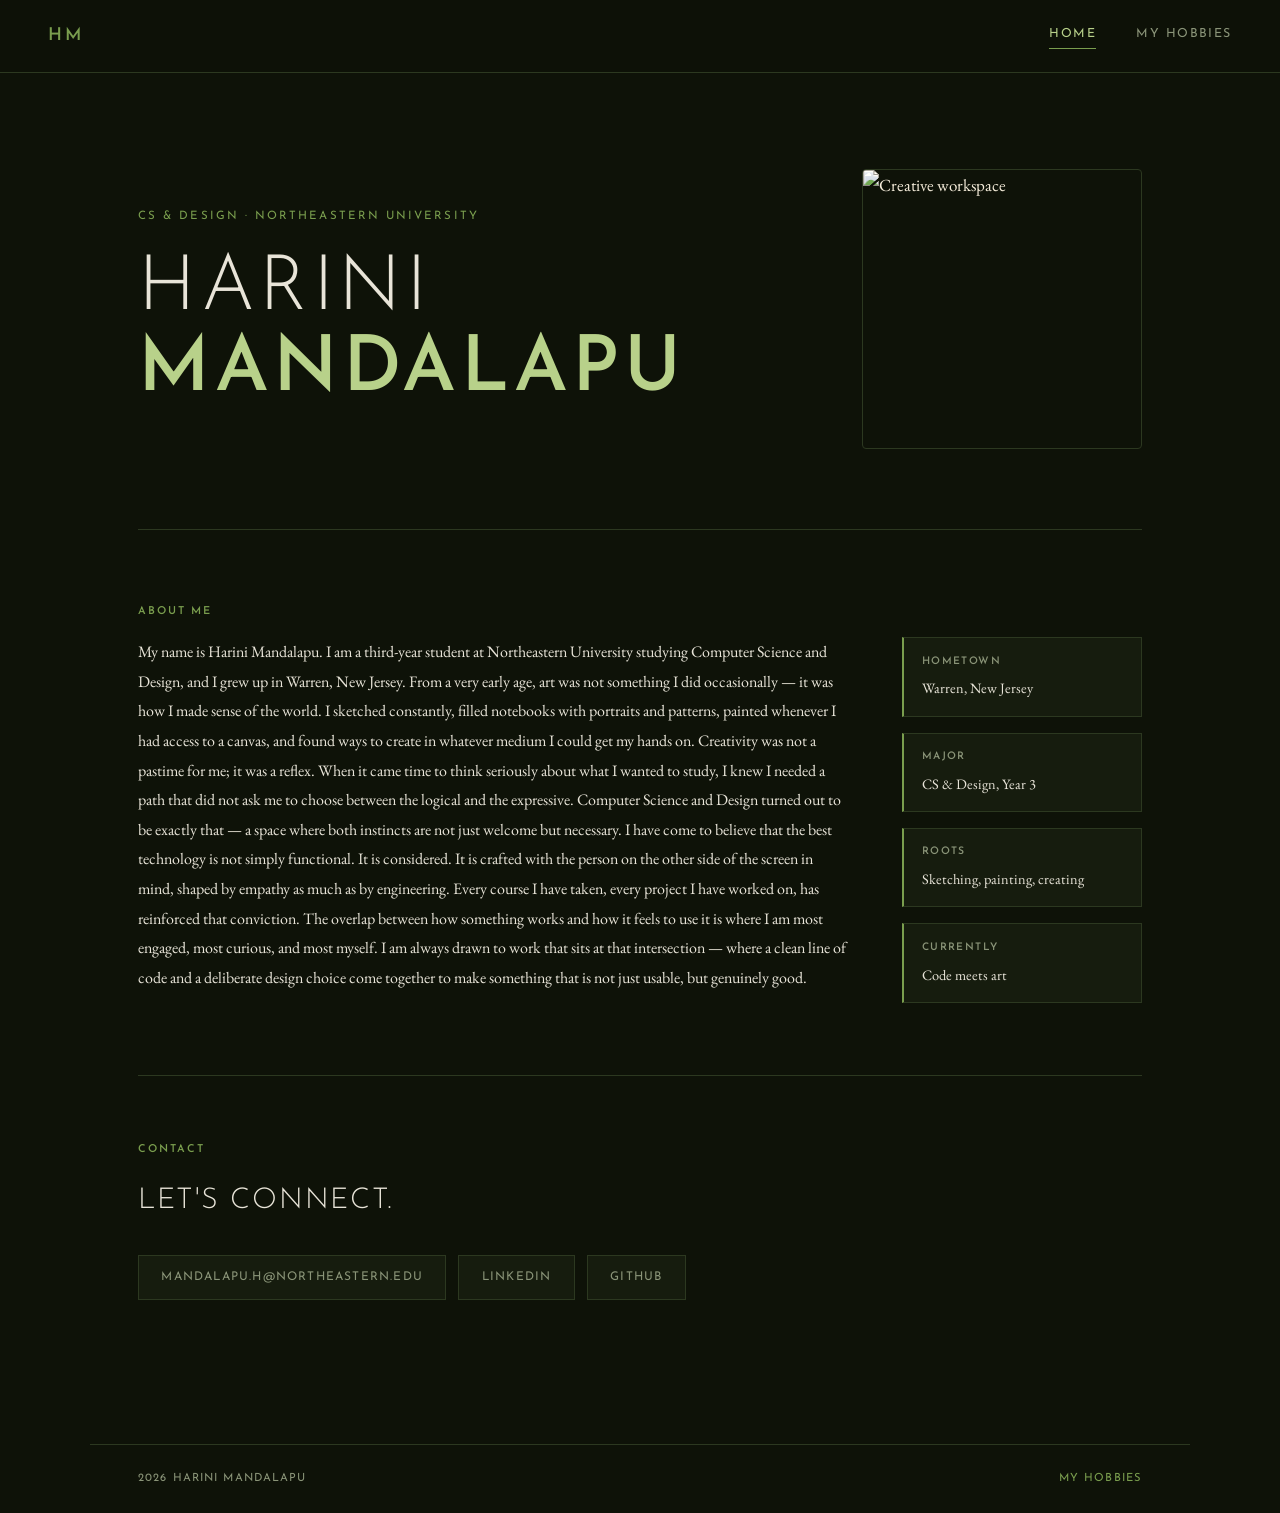
==== index.html @ b265f2a3 "Add files via upload" ====
<!DOCTYPE html>
<html lang="en">
<head>
  <meta charset="UTF-8">
  <meta name="viewport" content="width=device-width, initial-scale=1.0">
  <title>Harini Mandalapu</title>
  <link rel="preconnect" href="https://fonts.googleapis.com">
  <link href="https://fonts.googleapis.com/css2?family=Josefin+Sans:wght@300;400;600&family=EB+Garamond:ital,wght@0,400;0,500;1,400&display=swap" rel="stylesheet">
  <link rel="stylesheet" href="style.css">
</head>
<body>

  <nav class="nav">
    <span class="nav-logo">HM</span>
    <div class="nav-links">
      <a href="index.html" class="nav-link active">Home</a>
      <a href="hobbies.html" class="nav-link">My Hobbies</a>
    </div>
  </nav>

  <header class="hero">
    <div class="hero-content">
      <p class="hero-tag">CS &amp; Design · Northeastern University</p>
      <h1 class="hero-title">Harini<br><em>Mandalapu</em></h1>
    </div>
    <div class="hero-img-wrap">
      <img src="https://images.unsplash.com/photo-1513364776144-60967b0f800f?w=500&q=80" alt="Creative workspace" class="hero-img">
    </div>
  </header>

  <main class="main">

    <section class="about" id="about">
      <div class="section-eyebrow">About Me</div>
      <div class="about-grid">
        <div class="about-text">
          <p>My name is Harini Mandalapu. I am a third-year student at Northeastern University studying Computer Science and Design, and I grew up in Warren, New Jersey. From a very early age, art was not something I did occasionally — it was how I made sense of the world. I sketched constantly, filled notebooks with portraits and patterns, painted whenever I had access to a canvas, and found ways to create in whatever medium I could get my hands on. Creativity was not a pastime for me; it was a reflex. When it came time to think seriously about what I wanted to study, I knew I needed a path that did not ask me to choose between the logical and the expressive. Computer Science and Design turned out to be exactly that — a space where both instincts are not just welcome but necessary. I have come to believe that the best technology is not simply functional. It is considered. It is crafted with the person on the other side of the screen in mind, shaped by empathy as much as by engineering. Every course I have taken, every project I have worked on, has reinforced that conviction. The overlap between how something works and how it feels to use it is where I am most engaged, most curious, and most myself. I am always drawn to work that sits at that intersection — where a clean line of code and a deliberate design choice come together to make something that is not just usable, but genuinely good.</p>
        </div>
        <aside class="about-aside">
          <div class="info-card">
            <div class="info-label">Hometown</div>
            <div class="info-value">Warren, New Jersey</div>
          </div>
          <div class="info-card">
            <div class="info-label">Major</div>
            <div class="info-value">CS &amp; Design, Year 3</div>
          </div>
          <div class="info-card">
            <div class="info-label">Roots</div>
            <div class="info-value">Sketching, painting, creating</div>
          </div>
          <div class="info-card">
            <div class="info-label">Currently</div>
            <div class="info-value">Code meets art</div>
          </div>
        </aside>
      </div>
    </section>

    <section class="contact" id="contact">
      <div class="section-eyebrow">Contact</div>
      <h2 class="contact-title">Let's connect.</h2>
      <div class="contact-row">
        <a href="mailto:mandalapu.h@northeastern.edu" class="contact-pill">mandalapu.h@northeastern.edu</a>
        <a href="https://linkedin.com" target="_blank" class="contact-pill">LinkedIn</a>
        <a href="https://github.com" target="_blank" class="contact-pill">GitHub</a>
      </div>
    </section>

  </main>

  <footer class="footer">
    <span>2026 Harini Mandalapu</span>
    <a href="hobbies.html">My Hobbies</a>
  </footer>

</body>
</html>
---- style.css ----
/* =============================================
   CSS CUSTOMIZATIONS (for grader):
   1. Custom fonts — Josefin Sans (Futura-style geometric) + EB Garamond (elegant serif body)
   2. Color scheme — dark background with nature greens and earthy browns
   3. Custom margins, padding, layout — CSS Grid, custom spacing, max-width centering
   ============================================= */

:root {
  --bg:          #0e1208;
  --surface:     #161c0e;
  --surface-2:   #1e2614;
  --border:      #2c3820;
  --text:        #e8e4d8;
  --text-muted:  #8a9478;
  --accent:      #7a9e4e;
  --accent-dark: #4f6b2a;
  --accent-warm: #a0784a;
  --accent-light:#b8d18a;

  --font-display: 'Josefin Sans', 'Futura', 'Century Gothic', sans-serif;
  --font-body:    'EB Garamond', Georgia, serif;
}

*, *::before, *::after { box-sizing: border-box; margin: 0; padding: 0; }
html { scroll-behavior: smooth; }

body {
  font-family: var(--font-body);
  background-color: var(--bg);
  color: var(--text);
  font-size: 17px;
  line-height: 1.8;
  font-weight: 400;
  overflow-x: hidden;
}

img { display: block; max-width: 100%; }
a   { color: inherit; }

/* --- Navigation --- */
.nav {
  display: flex;
  justify-content: space-between;
  align-items: center;
  padding: 1.25rem 3rem;
  border-bottom: 1px solid var(--border);
  background: rgba(14, 18, 8, 0.92);
  backdrop-filter: blur(10px);
  position: sticky;
  top: 0;
  z-index: 100;
}

.nav-logo {
  font-family: var(--font-display);
  font-size: 1.1rem;
  font-weight: 600;
  letter-spacing: 0.18em;
  color: var(--accent);
  text-transform: uppercase;
}

.nav-links { display: flex; gap: 2.5rem; }

.nav-link {
  font-family: var(--font-display);
  font-size: 0.78rem;
  font-weight: 400;
  text-decoration: none;
  color: var(--text-muted);
  letter-spacing: 0.12em;
  text-transform: uppercase;
  padding-bottom: 3px;
  border-bottom: 1px solid transparent;
  transition: color 0.2s, border-color 0.2s;
}
.nav-link:hover,
.nav-link.active {
  color: var(--accent-light);
  border-bottom-color: var(--accent);
}

/* --- Hero (homepage) --- */
.hero {
  display: flex;
  align-items: center;
  justify-content: space-between;
  gap: 3rem;
  padding: 6rem 3rem 5rem;
  max-width: 1100px;
  margin: 0 auto;
}

.hero-tag {
  font-family: var(--font-display);
  font-size: 0.72rem;
  font-weight: 400;
  letter-spacing: 0.18em;
  text-transform: uppercase;
  color: var(--accent);
  margin-bottom: 1.5rem;
}

.hero-title {
  font-family: var(--font-display);
  font-size: clamp(2.8rem, 6vw, 4.8rem);
  font-weight: 300;
  letter-spacing: 0.06em;
  line-height: 1.05;
  color: var(--text);
  text-transform: uppercase;
}
.hero-title em {
  font-style: normal;
  font-weight: 600;
  color: var(--accent-light);
}

.hero-img-wrap {
  flex-shrink: 0;
  width: 280px;
  height: 280px;
  border: 1px solid var(--border);
  border-radius: 4px;
  overflow: hidden;
}
.hero-img {
  width: 100%;
  height: 100%;
  object-fit: cover;
  filter: sepia(20%) saturate(0.85);
}

/* --- Main wrapper --- */
.main {
  max-width: 1100px;
  margin: 0 auto;
  padding: 0 3rem 5rem;
}

/* --- Section eyebrow --- */
.section-eyebrow {
  font-family: var(--font-display);
  font-size: 0.68rem;
  font-weight: 600;
  letter-spacing: 0.18em;
  text-transform: uppercase;
  color: var(--accent);
  margin-bottom: 1rem;
}

/* --- About section --- */
.about {
  padding: 4.5rem 0;
  border-top: 1px solid var(--border);
}

.about-grid {
  display: grid;
  grid-template-columns: 1fr 240px;
  gap: 3.5rem;
  align-items: start;
}

.about-text p {
  font-size: 1rem;
  color: var(--text);
  line-height: 1.85;
}

/* --- Info cards --- */
.about-aside { display: flex; flex-direction: column; gap: 1rem; }

.info-card {
  background: var(--surface);
  border: 1px solid var(--border);
  border-left: 2px solid var(--accent);
  padding: 0.9rem 1.1rem;
}

.info-label {
  font-family: var(--font-display);
  font-size: 0.65rem;
  font-weight: 600;
  letter-spacing: 0.14em;
  text-transform: uppercase;
  color: var(--text-muted);
  margin-bottom: 0.25rem;
}
.info-value {
  font-size: 0.9rem;
  color: var(--text);
}

/* --- Page hero (hobbies) --- */
.page-hero {
  padding: 5rem 3rem 3rem;
  max-width: 1100px;
  margin: 0 auto;
}
.page-title {
  font-family: var(--font-display);
  font-size: clamp(2.2rem, 5vw, 3.8rem);
  font-weight: 300;
  letter-spacing: 0.06em;
  text-transform: uppercase;
  line-height: 1.1;
  color: var(--text);
  margin-bottom: 1rem;
}
.page-title em {
  font-style: normal;
  font-weight: 600;
  color: var(--accent-light);
}
.page-subtitle {
  font-size: 0.95rem;
  color: var(--text-muted);
  font-style: italic;
}

/* --- Section h2 (smaller than hero/page h1) --- */
.section-h2 {
  font-family: var(--font-display);
  font-size: 1.4rem;
  font-weight: 400;
  letter-spacing: 0.06em;
  text-transform: uppercase;
  color: var(--text);
  margin-bottom: 1.25rem;
}

/* --- Hobby intro --- */
.hobby-intro {
  display: grid;
  grid-template-columns: 340px 1fr;
  gap: 3rem;
  align-items: start;
  padding: 4rem 0;
  border-top: 1px solid var(--border);
}

.hobby-img-wrap {
  border: 1px solid var(--border);
}
.hobby-img {
  width: 100%;
  height: 380px;
  object-fit: cover;
  filter: sepia(15%) saturate(0.8);
  display: block;
}

.hobby-text p {
  font-size: 1rem;
  color: var(--text);
  line-height: 1.85;
}

/* --- Inspirations --- */
.inspirations {
  padding: 4rem 0;
  border-top: 1px solid var(--border);
}

.inspo-grid {
  display: grid;
  grid-template-columns: repeat(3, 1fr);
  gap: 1.5rem;
}

.inspo-card {
  background: var(--surface);
  border: 1px solid var(--border);
  border-top: 2px solid var(--accent-warm);
  padding: 1.5rem;
}

.inspo-title {
  font-family: var(--font-display);
  font-size: 0.85rem;
  font-weight: 600;
  letter-spacing: 0.1em;
  text-transform: uppercase;
  color: var(--accent-light);
  margin-bottom: 0.75rem;
}

.inspo-desc {
  font-size: 0.92rem;
  color: var(--text-muted);
  line-height: 1.7;
}

/* --- Dream section --- */
.dream-section {
  padding: 4rem 0;
  border-top: 1px solid var(--border);
}

.dream-text {
  font-size: 1rem;
  color: var(--text);
  line-height: 1.85;
  max-width: 700px;
  margin-bottom: 2rem;
}

.dream-tags {
  display: flex;
  flex-wrap: wrap;
  gap: 0.6rem;
}

.tag {
  font-family: var(--font-display);
  font-size: 0.7rem;
  font-weight: 400;
  letter-spacing: 0.1em;
  text-transform: uppercase;
  color: var(--accent-light);
  border: 1px solid var(--accent-dark);
  background: var(--surface-2);
  padding: 0.35rem 0.9rem;
}

/* --- Tools section --- */
.tools-section {
  padding: 4rem 0;
  border-top: 1px solid var(--border);
}

.tools-list {
  list-style: none;
  display: flex;
  flex-direction: column;
  gap: 0.6rem;
  max-width: 680px;
}

.tools-list li {
  background: var(--surface);
  border: 1px solid var(--border);
  border-left: 2px solid var(--accent-warm);
  padding: 0.85rem 1.25rem;
  font-size: 0.93rem;
  color: var(--text-muted);
  line-height: 1.6;
}

.tools-list li strong {
  font-family: var(--font-display);
  font-weight: 600;
  letter-spacing: 0.04em;
  color: var(--text);
  font-size: 0.82rem;
  text-transform: uppercase;
}

/* --- Contact --- */
.contact {
  padding: 4rem 0;
  border-top: 1px solid var(--border);
}

.contact-title {
  font-family: var(--font-display);
  font-size: 1.8rem;
  font-weight: 300;
  letter-spacing: 0.06em;
  text-transform: uppercase;
  color: var(--text);
  margin-bottom: 1.75rem;
}

.contact-row {
  display: flex;
  flex-wrap: wrap;
  gap: 0.75rem;
}

.contact-pill {
  font-family: var(--font-display);
  display: inline-flex;
  text-decoration: none;
  font-size: 0.75rem;
  font-weight: 400;
  letter-spacing: 0.1em;
  text-transform: uppercase;
  color: var(--text-muted);
  background: var(--surface);
  border: 1px solid var(--border);
  padding: 0.65rem 1.4rem;
  transition: border-color 0.2s, color 0.2s;
}
.contact-pill:hover {
  border-color: var(--accent);
  color: var(--accent-light);
}

/* --- Footer --- */
.footer {
  max-width: 1100px;
  margin: 0 auto;
  padding: 1.5rem 3rem;
  border-top: 1px solid var(--border);
  display: flex;
  justify-content: space-between;
  align-items: center;
  font-family: var(--font-display);
  font-size: 0.7rem;
  letter-spacing: 0.1em;
  text-transform: uppercase;
  color: var(--text-muted);
}
.footer a {
  text-decoration: none;
  color: var(--accent);
  transition: color 0.2s;
}
.footer a:hover { color: var(--accent-light); }

/* --- Responsive --- */
@media (max-width: 800px) {
  .nav               { padding: 1rem 1.5rem; }
  .hero              { flex-direction: column; padding: 3rem 1.5rem 2rem; }
  .hero-img-wrap     { display: none; }
  .main              { padding: 0 1.5rem 3rem; }
  .about-grid        { grid-template-columns: 1fr; }
  .hobby-intro       { grid-template-columns: 1fr; }
  .inspo-grid        { grid-template-columns: 1fr; }
  .page-hero         { padding: 3rem 1.5rem 2rem; }
  .footer            { padding: 1.5rem; flex-direction: column; gap: 0.5rem; text-align: center; }
}
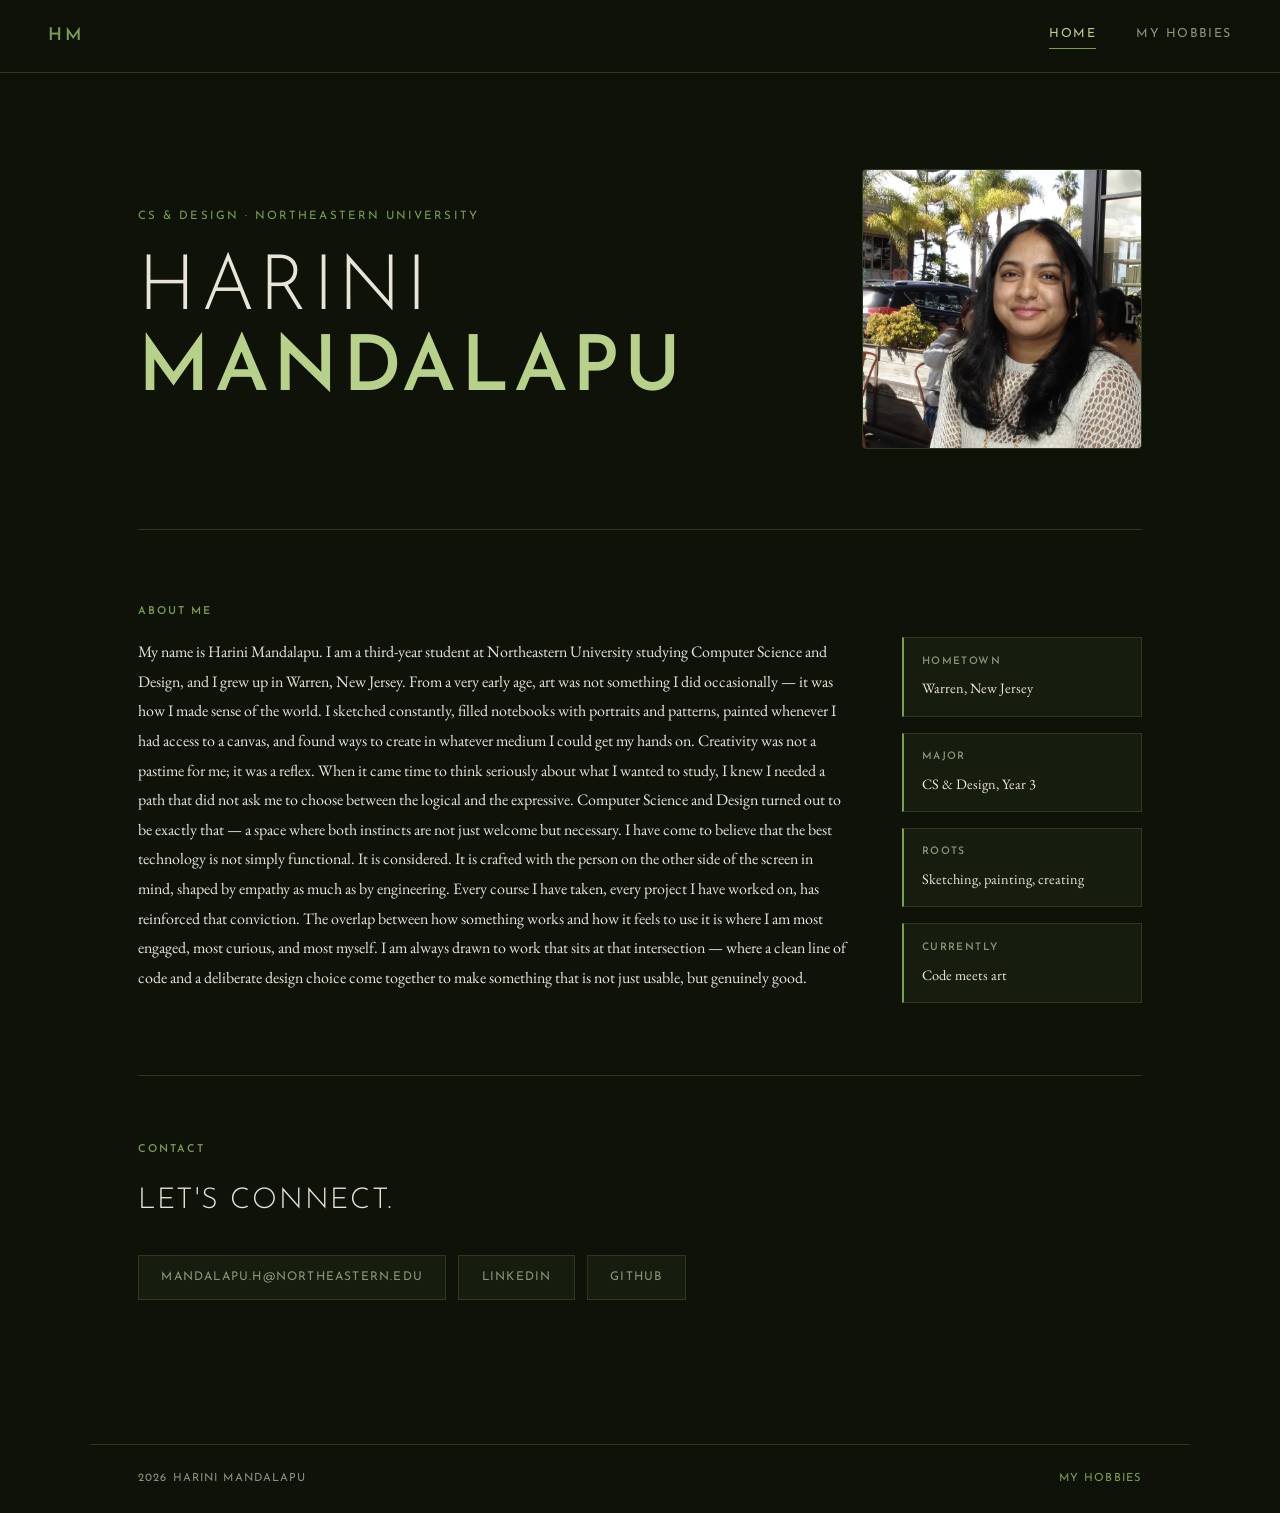
==== commit ea35fbea: "Update index.html" ====
--- a/index.html
+++ b/index.html
@@ -24,7 +24,7 @@
       <h1 class="hero-title">Harini<br><em>Mandalapu</em></h1>
     </div>
     <div class="hero-img-wrap">
-      <img src="https://images.unsplash.com/photo-1513364776144-60967b0f800f?w=500&q=80" alt="Creative workspace" class="hero-img">
+      <img src="pfp.png"
     </div>
   </header>
 
@@ -62,7 +62,7 @@
       <h2 class="contact-title">Let's connect.</h2>
       <div class="contact-row">
         <a href="mailto:mandalapu.h@northeastern.edu" class="contact-pill">mandalapu.h@northeastern.edu</a>
-        <a href="https://linkedin.com" target="_blank" class="contact-pill">LinkedIn</a>
+        <a href="https://www.linkedin.com/in/harini-mandalapu/" target="_blank" class="contact-pill">LinkedIn</a>
         <a href="https://github.com" target="_blank" class="contact-pill">GitHub</a>
       </div>
     </section>
--- a/style.css
+++ b/style.css
@@ -1,9 +1,9 @@
-/* =============================================
-   CSS CUSTOMIZATIONS (for grader):
-   1. Custom fonts — Josefin Sans (Futura-style geometric) + EB Garamond (elegant serif body)
-   2. Color scheme — dark background with nature greens and earthy browns
-   3. Custom margins, padding, layout — CSS Grid, custom spacing, max-width centering
-   ============================================= */
+/*
+My Customizations
+Custom fonts: Josefin Sans + EB Garamond
+Color scheme: dark background with nature greens and earthy browns
+Custom margins, padding, layout: CSS Grid, custom spacing, max-width centering
+*/
 
 :root {
   --bg:          #0e1208;
@@ -37,7 +37,7 @@
 img { display: block; max-width: 100%; }
 a   { color: inherit; }
 
-/* --- Navigation --- */
+/* Nav */
 .nav {
   display: flex;
   justify-content: space-between;
@@ -80,7 +80,7 @@
   border-bottom-color: var(--accent);
 }
 
-/* --- Hero (homepage) --- */
+/* Homepage */
 .hero {
   display: flex;
   align-items: center;
@@ -131,14 +131,12 @@
   filter: sepia(20%) saturate(0.85);
 }
 
-/* --- Main wrapper --- */
 .main {
   max-width: 1100px;
   margin: 0 auto;
   padding: 0 3rem 5rem;
 }
 
-/* --- Section eyebrow --- */
 .section-eyebrow {
   font-family: var(--font-display);
   font-size: 0.68rem;
@@ -149,7 +147,7 @@
   margin-bottom: 1rem;
 }
 
-/* --- About section --- */
+/* About */
 .about {
   padding: 4.5rem 0;
   border-top: 1px solid var(--border);
@@ -168,7 +166,7 @@
   line-height: 1.85;
 }
 
-/* --- Info cards --- */
+/* Info */
 .about-aside { display: flex; flex-direction: column; gap: 1rem; }
 
 .info-card {
@@ -192,7 +190,7 @@
   color: var(--text);
 }
 
-/* --- Page hero (hobbies) --- */
+/* Hobby */
 .page-hero {
   padding: 5rem 3rem 3rem;
   max-width: 1100px;
@@ -219,7 +217,6 @@
   font-style: italic;
 }
 
-/* --- Section h2 (smaller than hero/page h1) --- */
 .section-h2 {
   font-family: var(--font-display);
   font-size: 1.4rem;
@@ -230,7 +227,6 @@
   margin-bottom: 1.25rem;
 }
 
-/* --- Hobby intro --- */
 .hobby-intro {
   display: grid;
   grid-template-columns: 340px 1fr;
@@ -257,7 +253,6 @@
   line-height: 1.85;
 }
 
-/* --- Inspirations --- */
 .inspirations {
   padding: 4rem 0;
   border-top: 1px solid var(--border);
@@ -292,7 +287,6 @@
   line-height: 1.7;
 }
 
-/* --- Dream section --- */
 .dream-section {
   padding: 4rem 0;
   border-top: 1px solid var(--border);
@@ -324,7 +318,6 @@
   padding: 0.35rem 0.9rem;
 }
 
-/* --- Tools section --- */
 .tools-section {
   padding: 4rem 0;
   border-top: 1px solid var(--border);
@@ -357,7 +350,6 @@
   text-transform: uppercase;
 }
 
-/* --- Contact --- */
 .contact {
   padding: 4rem 0;
   border-top: 1px solid var(--border);
@@ -398,7 +390,7 @@
   color: var(--accent-light);
 }
 
-/* --- Footer --- */
+/* Footer */
 .footer {
   max-width: 1100px;
   margin: 0 auto;
@@ -420,7 +412,6 @@
 }
 .footer a:hover { color: var(--accent-light); }
 
-/* --- Responsive --- */
 @media (max-width: 800px) {
   .nav               { padding: 1rem 1.5rem; }
   .hero              { flex-direction: column; padding: 3rem 1.5rem 2rem; }
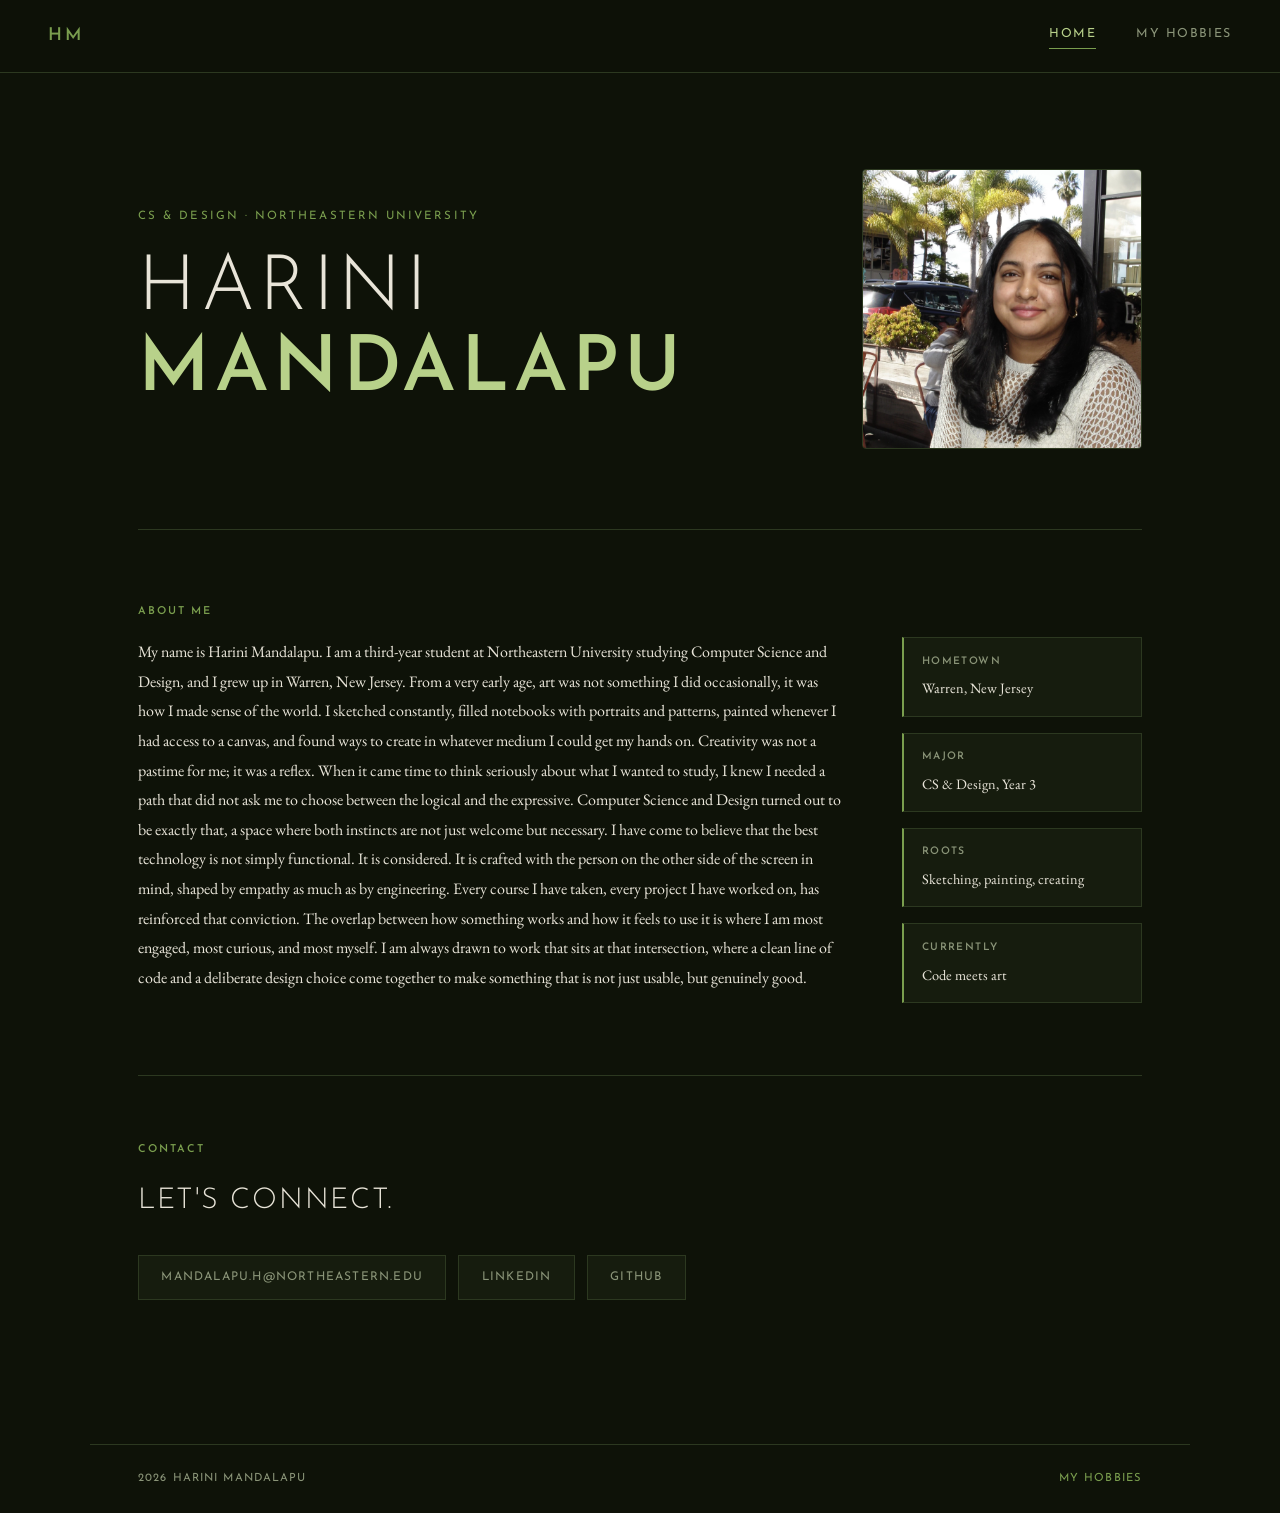
==== commit e1504d28: "Update index.html" ====
--- a/index.html
+++ b/index.html
@@ -34,7 +34,7 @@
       <div class="section-eyebrow">About Me</div>
       <div class="about-grid">
         <div class="about-text">
-          <p>My name is Harini Mandalapu. I am a third-year student at Northeastern University studying Computer Science and Design, and I grew up in Warren, New Jersey. From a very early age, art was not something I did occasionally — it was how I made sense of the world. I sketched constantly, filled notebooks with portraits and patterns, painted whenever I had access to a canvas, and found ways to create in whatever medium I could get my hands on. Creativity was not a pastime for me; it was a reflex. When it came time to think seriously about what I wanted to study, I knew I needed a path that did not ask me to choose between the logical and the expressive. Computer Science and Design turned out to be exactly that — a space where both instincts are not just welcome but necessary. I have come to believe that the best technology is not simply functional. It is considered. It is crafted with the person on the other side of the screen in mind, shaped by empathy as much as by engineering. Every course I have taken, every project I have worked on, has reinforced that conviction. The overlap between how something works and how it feels to use it is where I am most engaged, most curious, and most myself. I am always drawn to work that sits at that intersection — where a clean line of code and a deliberate design choice come together to make something that is not just usable, but genuinely good.</p>
+          <p>My name is Harini Mandalapu. I am a third-year student at Northeastern University studying Computer Science and Design, and I grew up in Warren, New Jersey. From a very early age, art was not something I did occasionally, it was how I made sense of the world. I sketched constantly, filled notebooks with portraits and patterns, painted whenever I had access to a canvas, and found ways to create in whatever medium I could get my hands on. Creativity was not a pastime for me; it was a reflex. When it came time to think seriously about what I wanted to study, I knew I needed a path that did not ask me to choose between the logical and the expressive. Computer Science and Design turned out to be exactly that, a space where both instincts are not just welcome but necessary. I have come to believe that the best technology is not simply functional. It is considered. It is crafted with the person on the other side of the screen in mind, shaped by empathy as much as by engineering. Every course I have taken, every project I have worked on, has reinforced that conviction. The overlap between how something works and how it feels to use it is where I am most engaged, most curious, and most myself. I am always drawn to work that sits at that intersection, where a clean line of code and a deliberate design choice come together to make something that is not just usable, but genuinely good.</p>
         </div>
         <aside class="about-aside">
           <div class="info-card">
--- a/style.css
+++ b/style.css
@@ -228,29 +228,27 @@
 }
 
 .hobby-intro {
-  display: grid;
-  grid-template-columns: 340px 1fr;
-  gap: 3rem;
-  align-items: start;
+  display: flex;
+  flex-direction: column;
+  align-items: center;
+  gap: 2rem;
   padding: 4rem 0;
   border-top: 1px solid var(--border);
 }
 
 .hobby-img-wrap {
-  border: 1px solid var(--border);
-}
+  width: 50%;
+}
+
 .hobby-img {
   width: 100%;
-  height: 380px;
-  object-fit: cover;
-  filter: sepia(15%) saturate(0.8);
+  height: auto;
   display: block;
-}
-
-.hobby-text p {
-  font-size: 1rem;
-  color: var(--text);
-  line-height: 1.85;
+  border: 1px solid var(--border);
+}
+
+.hobby-text {
+  width: 50%;
 }
 
 .inspirations {
